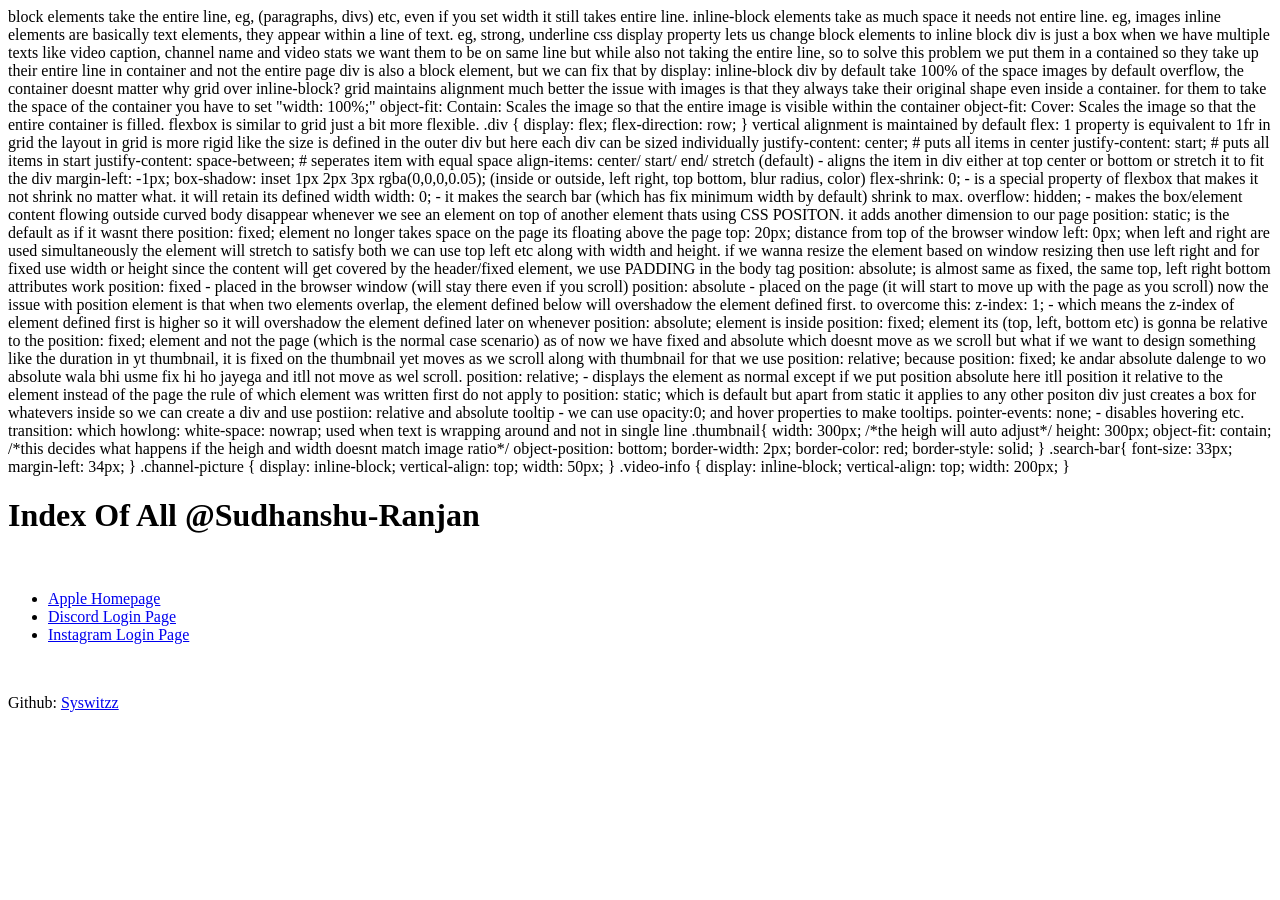
==== index.html @ 6e0c3c87 "added index page  for gihub pages" ====
<!DOCTYPE html>
<html lang="en">
<head>
    <meta charset="UTF-8">
    <meta name="viewport" content="width=device-width, initial-scale=1.0">
    <title>Index Of All</title>
</head>
<body>block elements take the entire line, eg, (paragraphs, divs) etc, even if you set width it still takes entire line.

inline-block elements take as much space it needs not entire line. eg, images 

inline elements are basically text elements, they appear within a line of text. eg, strong, underline

css display property lets us change block elements to inline block

div is just a box

when we have multiple texts like video caption, channel name and video stats we want them to be on same line
but while also not taking the entire line, so to solve this problem we put them in a contained so they take up 
their entire line in container and not the entire page

div is also a block element, but we can fix that by display: inline-block 
div by default take 100% of the space

images by default overflow, the container doesnt matter

why grid over inline-block? grid maintains alignment much better

the issue with images is that they always take their original shape even inside a container. for them to take the
space of the container you have to set "width: 100%;"

object-fit: Contain: Scales the image so that the entire image is visible within the container
object-fit: Cover: Scales the image so that the entire container is filled.


flexbox is similar to grid just a bit more flexible.
.div {
    display: flex;
    flex-direction: row;
}
vertical alignment is maintained by default
flex: 1 property is equivalent to 1fr in grid
the layout in grid is more rigid like the size is defined in the outer div but here each div can be sized individually

justify-content: center; # puts all items in center
justify-content: start; # puts all items in start
justify-content: space-between; # seperates item with equal space

align-items: center/ start/ end/ stretch (default) - aligns the item in div either at top center or bottom or stretch it to fit the div


margin-left: -1px;

box-shadow: inset 1px 2px 3px rgba(0,0,0,0.05); (inside or outside, left right, top bottom, blur radius, color)

flex-shrink: 0; - is a special property of flexbox that makes it not shrink no matter what. it will retain its defined width

width: 0; - it makes the search bar (which has fix minimum width by default) shrink to max.

overflow: hidden; - makes the box/element content flowing outside curved body disappear

whenever we see an element on top of another element thats using CSS POSITON. it adds another dimension to our page

position: static; is the default as if it wasnt there

position: fixed; element no longer takes space on the page its floating above the page

top: 20px; distance from top of the browser window
left: 0px;

when left and right are used simultaneously the element will stretch to satisfy both
we can use top left etc along with width and height. if we wanna resize the element based
on window resizing then use left right and for fixed use width or height

since the content will get covered by the header/fixed element, we use PADDING in the body tag

position: absolute; is almost same as fixed, the same top, left right bottom attributes work

position: fixed - placed in the browser window (will stay there even if you scroll)
position: absolute - placed on the page (it will start to move up with the page as you scroll)

now the issue with position element is that when two elements overlap, the element defined below
will overshadow the element defined first. to overcome this:
z-index: 1; - which means the z-index of element defined first is higher so it will overshadow the 
element defined later on

whenever position: absolute; element is inside position: fixed; element its (top, left, bottom etc) is
gonna be relative to the position: fixed; element and not the page (which is the normal case scenario)

as of now we have fixed and absolute which doesnt move as we scroll but what if we want to design something
like the duration in yt thumbnail, it is fixed on the thumbnail yet moves as we scroll along with thumbnail
for that we use position: relative; because position: fixed; ke andar absolute dalenge to wo absolute wala
bhi usme fix hi ho jayega and itll not move as wel scroll.

position: relative; - displays the element as normal except if we put position absolute here
itll position it relative to the element instead of the page

the rule of which element was written first do not apply to position: static; which is default
but apart from static it applies to any other positon

div just creates a box for whatevers inside so we can create a div and use postiion: relative and absolute

tooltip - we can use opacity:0; and hover properties to make tooltips.
pointer-events: none; - disables hovering etc.
transition: which howlong:
white-space: nowrap; used when text is wrapping around and not in single line








.thumbnail{
    width: 300px;   /*the heigh will auto adjust*/
    height: 300px;
    object-fit: contain; /*this decides what happens if the heigh and width doesnt match image ratio*/
    object-position: bottom;
    border-width: 2px;
    border-color: red;
    border-style: solid;
}

.search-bar{
  font-size: 33px;
  margin-left: 34px;
}


.channel-picture {
  display: inline-block;
  vertical-align: top;
  width: 50px;
}
.video-info {
  display: inline-block;
  vertical-align: top;
  width: 200px;
}

    <h1>Index Of All @Sudhanshu-Ranjan</h1>
    <br>
    <ul>
        <li>
            <a href="apple/index.html">Apple Homepage</a>
        </li>
        <li>
            <a href="discord/login.html">Discord Login Page</a>
        </li>
        <li>
            <a href="instagram/login.html">Instagram Login Page</a>
        </li>
    </ul>
    <br>
    <p>Github: <a href="https://github.com/syswitzz">Syswitzz</a></p>

</body>
</html>
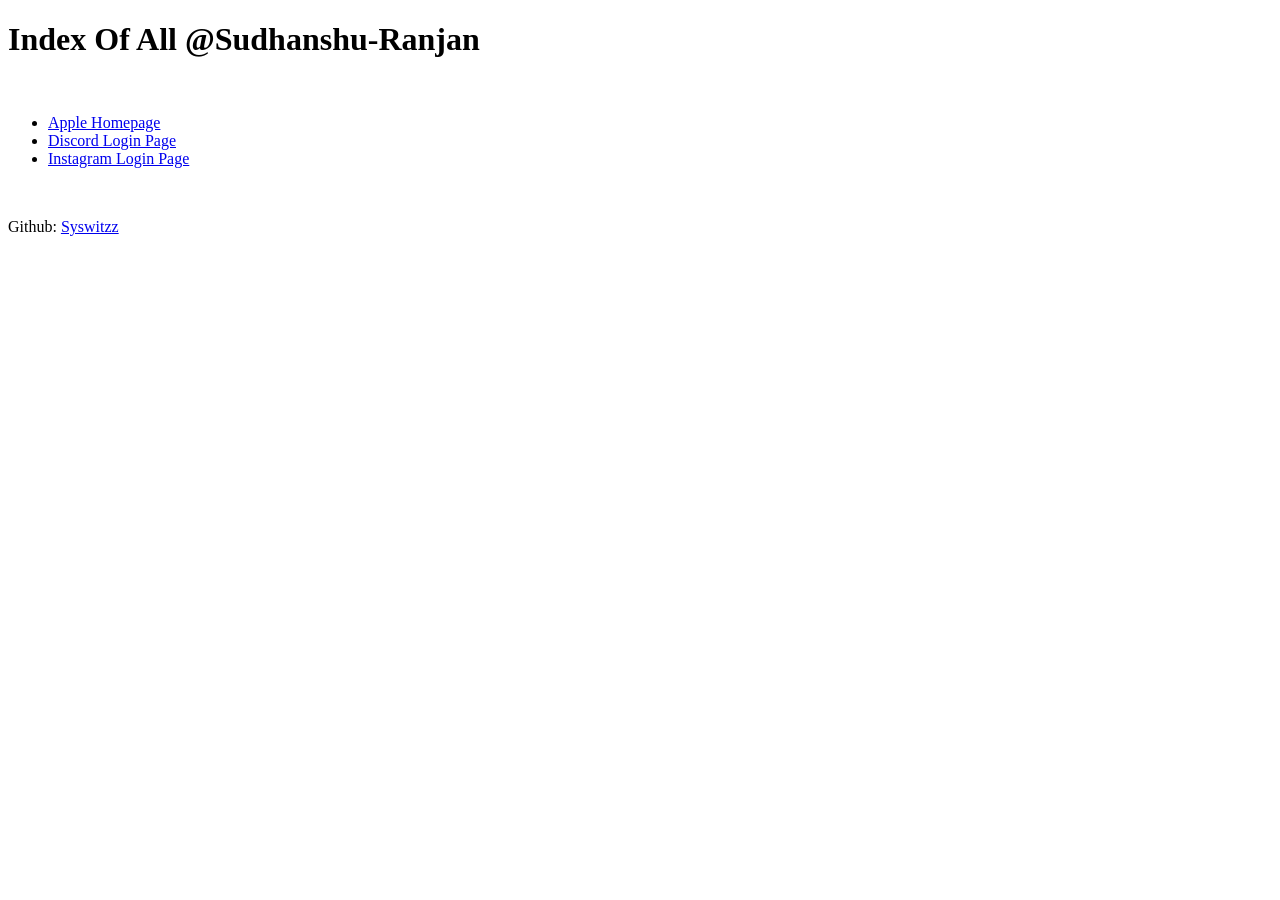
==== commit db188b24: "redoc: documentation fixes" ====
--- a/index.html
+++ b/index.html
@@ -5,140 +5,7 @@
     <meta name="viewport" content="width=device-width, initial-scale=1.0">
     <title>Index Of All</title>
 </head>
-<body>block elements take the entire line, eg, (paragraphs, divs) etc, even if you set width it still takes entire line.
-
-inline-block elements take as much space it needs not entire line. eg, images 
-
-inline elements are basically text elements, they appear within a line of text. eg, strong, underline
-
-css display property lets us change block elements to inline block
-
-div is just a box
-
-when we have multiple texts like video caption, channel name and video stats we want them to be on same line
-but while also not taking the entire line, so to solve this problem we put them in a contained so they take up 
-their entire line in container and not the entire page
-
-div is also a block element, but we can fix that by display: inline-block 
-div by default take 100% of the space
-
-images by default overflow, the container doesnt matter
-
-why grid over inline-block? grid maintains alignment much better
-
-the issue with images is that they always take their original shape even inside a container. for them to take the
-space of the container you have to set "width: 100%;"
-
-object-fit: Contain: Scales the image so that the entire image is visible within the container
-object-fit: Cover: Scales the image so that the entire container is filled.
-
-
-flexbox is similar to grid just a bit more flexible.
-.div {
-    display: flex;
-    flex-direction: row;
-}
-vertical alignment is maintained by default
-flex: 1 property is equivalent to 1fr in grid
-the layout in grid is more rigid like the size is defined in the outer div but here each div can be sized individually
-
-justify-content: center; # puts all items in center
-justify-content: start; # puts all items in start
-justify-content: space-between; # seperates item with equal space
-
-align-items: center/ start/ end/ stretch (default) - aligns the item in div either at top center or bottom or stretch it to fit the div
-
-
-margin-left: -1px;
-
-box-shadow: inset 1px 2px 3px rgba(0,0,0,0.05); (inside or outside, left right, top bottom, blur radius, color)
-
-flex-shrink: 0; - is a special property of flexbox that makes it not shrink no matter what. it will retain its defined width
-
-width: 0; - it makes the search bar (which has fix minimum width by default) shrink to max.
-
-overflow: hidden; - makes the box/element content flowing outside curved body disappear
-
-whenever we see an element on top of another element thats using CSS POSITON. it adds another dimension to our page
-
-position: static; is the default as if it wasnt there
-
-position: fixed; element no longer takes space on the page its floating above the page
-
-top: 20px; distance from top of the browser window
-left: 0px;
-
-when left and right are used simultaneously the element will stretch to satisfy both
-we can use top left etc along with width and height. if we wanna resize the element based
-on window resizing then use left right and for fixed use width or height
-
-since the content will get covered by the header/fixed element, we use PADDING in the body tag
-
-position: absolute; is almost same as fixed, the same top, left right bottom attributes work
-
-position: fixed - placed in the browser window (will stay there even if you scroll)
-position: absolute - placed on the page (it will start to move up with the page as you scroll)
-
-now the issue with position element is that when two elements overlap, the element defined below
-will overshadow the element defined first. to overcome this:
-z-index: 1; - which means the z-index of element defined first is higher so it will overshadow the 
-element defined later on
-
-whenever position: absolute; element is inside position: fixed; element its (top, left, bottom etc) is
-gonna be relative to the position: fixed; element and not the page (which is the normal case scenario)
-
-as of now we have fixed and absolute which doesnt move as we scroll but what if we want to design something
-like the duration in yt thumbnail, it is fixed on the thumbnail yet moves as we scroll along with thumbnail
-for that we use position: relative; because position: fixed; ke andar absolute dalenge to wo absolute wala
-bhi usme fix hi ho jayega and itll not move as wel scroll.
-
-position: relative; - displays the element as normal except if we put position absolute here
-itll position it relative to the element instead of the page
-
-the rule of which element was written first do not apply to position: static; which is default
-but apart from static it applies to any other positon
-
-div just creates a box for whatevers inside so we can create a div and use postiion: relative and absolute
-
-tooltip - we can use opacity:0; and hover properties to make tooltips.
-pointer-events: none; - disables hovering etc.
-transition: which howlong:
-white-space: nowrap; used when text is wrapping around and not in single line
-
-
-
-
-
-
-
-
-.thumbnail{
-    width: 300px;   /*the heigh will auto adjust*/
-    height: 300px;
-    object-fit: contain; /*this decides what happens if the heigh and width doesnt match image ratio*/
-    object-position: bottom;
-    border-width: 2px;
-    border-color: red;
-    border-style: solid;
-}
-
-.search-bar{
-  font-size: 33px;
-  margin-left: 34px;
-}
-
-
-.channel-picture {
-  display: inline-block;
-  vertical-align: top;
-  width: 50px;
-}
-.video-info {
-  display: inline-block;
-  vertical-align: top;
-  width: 200px;
-}
-
+<body>
     <h1>Index Of All @Sudhanshu-Ranjan</h1>
     <br>
     <ul>
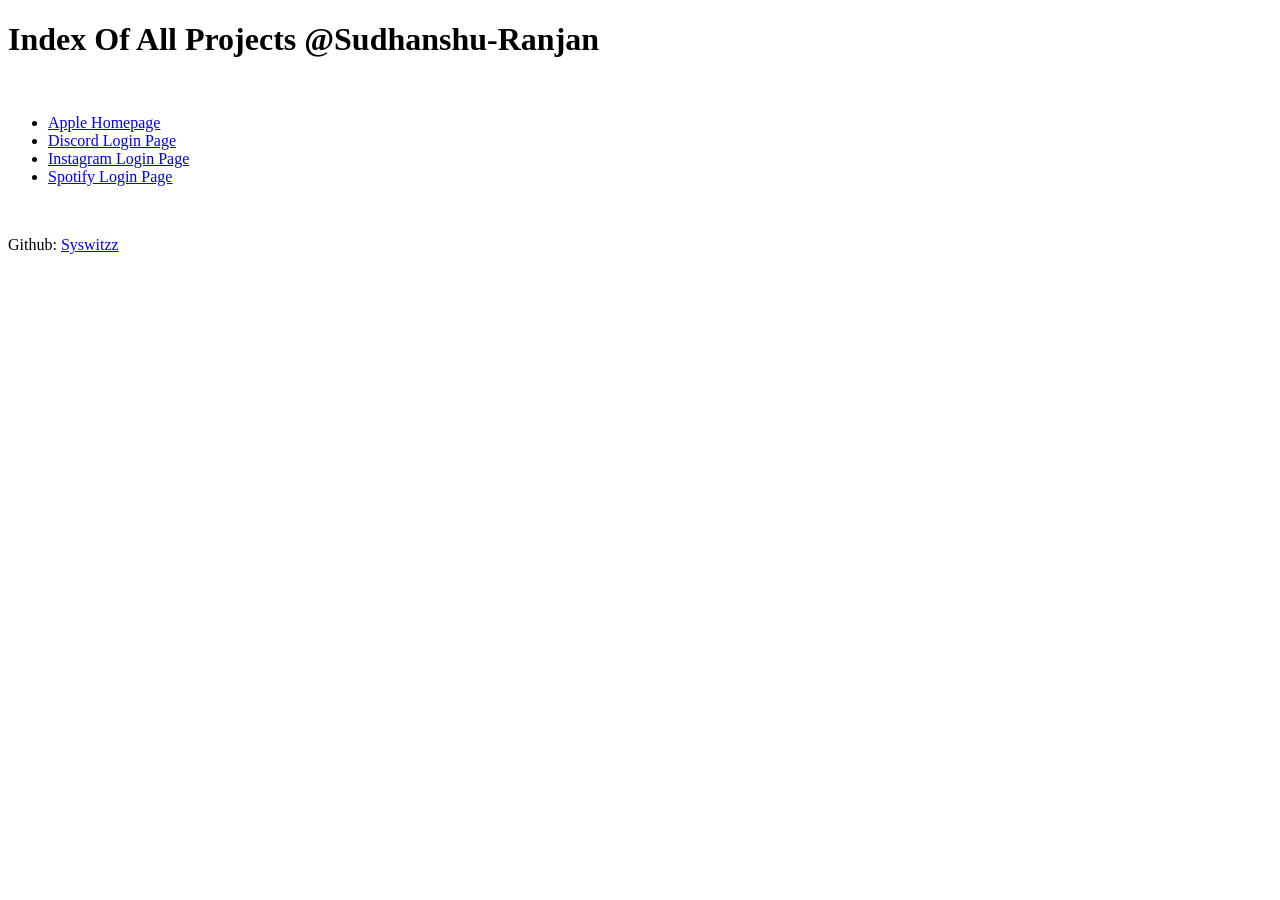
==== commit 98c2b019: "added spotify login" ====
--- a/index.html
+++ b/index.html
@@ -6,7 +6,7 @@
     <title>Index Of All</title>
 </head>
 <body>
-    <h1>Index Of All @Sudhanshu-Ranjan</h1>
+    <h1>Index Of All Projects @Sudhanshu-Ranjan</h1>
     <br>
     <ul>
         <li>
@@ -18,6 +18,9 @@
         <li>
             <a href="instagram/login.html">Instagram Login Page</a>
         </li>
+        <li>
+            <a href="spotify/login.html">Spotify Login Page</a>
+        </li>
     </ul>
     <br>
     <p>Github: <a href="https://github.com/syswitzz">Syswitzz</a></p>
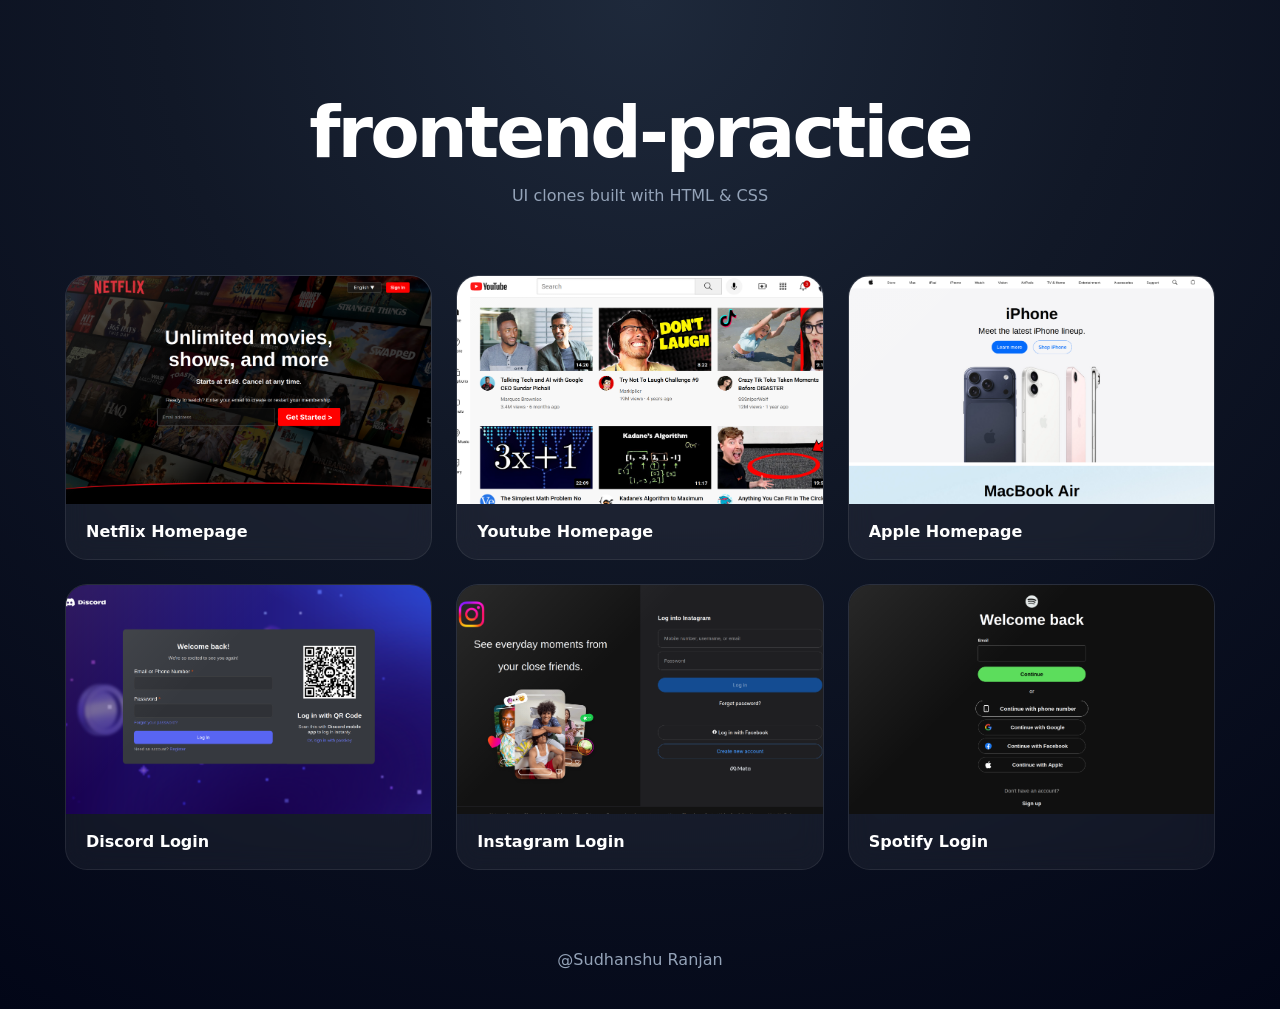
==== commit 1102f139: "added youtube ui clone and updated homepage" ====
--- a/index.html
+++ b/index.html
@@ -1,29 +1,208 @@
 <!DOCTYPE html>
 <html lang="en">
 <head>
-    <meta charset="UTF-8">
-    <meta name="viewport" content="width=device-width, initial-scale=1.0">
-    <title>Index Of All</title>
+<meta charset="UTF-8">
+<meta name="viewport" content="width=device-width, initial-scale=1.0">
+<title>frontend-practice</title>
+
+<style>
+*{
+    margin:0;
+    padding:0;
+    box-sizing:border-box;
+}
+
+:root{
+    --bg:#0f172a;
+    --card:rgba(255,255,255,0.05);
+    --border:rgba(255,255,255,0.08);
+    --text:#ffffff;
+    --muted:#94a3b8;
+}
+
+body{
+    font-family:Inter,system-ui,sans-serif;
+    color:var(--text);
+    min-height:100vh;
+
+    background:
+    radial-gradient(circle at top,
+    #1e293b 0%,
+    #111827 40%,
+    #020617 100%);
+}
+
+.container{
+    width:min(1150px,92%);
+    margin:auto;
+}
+
+header{
+    text-align:center;
+    padding:90px 0 70px;
+}
+
+header h1{
+    font-size:clamp(2.8rem,6vw,4.5rem);
+    font-weight:700;
+    letter-spacing:-3px;
+}
+
+header p{
+    color:var(--muted);
+    margin-top:12px;
+    font-size:1rem;
+}
+
+.grid{
+    display:grid;
+    grid-template-columns:
+    repeat(auto-fit,minmax(320px,1fr));
+
+    gap:24px;
+
+    padding-bottom:80px;
+}
+
+.card{
+    text-decoration:none;
+    color:inherit;
+
+    overflow:hidden;
+    border-radius:22px;
+
+    background:var(--card);
+
+    backdrop-filter:blur(12px);
+    -webkit-backdrop-filter:blur(12px);
+
+    border:1px solid var(--border);
+
+    position:relative;
+
+    transition:
+    transform .25s ease,
+    border-color .25s ease;
+}
+
+.card::before{
+    content:"";
+    position:absolute;
+    inset:0;
+
+    background:
+    linear-gradient(
+        135deg,
+        rgba(255,255,255,.10),
+        transparent 35%
+    );
+
+    pointer-events:none;
+}
+
+.card:hover{
+    transform:translateY(-6px);
+    border-color:rgba(255,255,255,.18);
+}
+
+.card img{
+    width:100%;
+    aspect-ratio:16/10;
+    object-fit:cover;
+    display:block;
+
+    transition:transform .4s ease;
+}
+
+.card:hover img{
+    transform:scale(1.03);
+}
+
+.card-content{
+    padding:18px 20px;
+}
+
+.card-content h2{
+    font-size:1rem;
+    font-weight:600;
+}
+
+footer{
+    text-align:center;
+    padding-bottom:40px;
+}
+
+footer a{
+    color:var(--muted);
+    text-decoration:none;
+    transition:.2s;
+}
+
+footer a:hover{
+    color:white;
+}
+</style>
 </head>
 <body>
-    <h1>Index Of All Projects @Sudhanshu-Ranjan</h1>
-    <br>
-    <ul>
-        <li>
-            <a href="apple/index.html">Apple Homepage</a>
-        </li>
-        <li>
-            <a href="discord/login.html">Discord Login Page</a>
-        </li>
-        <li>
-            <a href="instagram/login.html">Instagram Login Page</a>
-        </li>
-        <li>
-            <a href="spotify/login.html">Spotify Login Page</a>
-        </li>
-    </ul>
-    <br>
-    <p>Github: <a href="https://github.com/syswitzz">Syswitzz</a></p>
+
+<div class="container">
+
+    <header>
+        <h1>frontend-practice</h1>
+        <p>UI clones built with HTML & CSS</p>
+    </header>
+
+    <section class="grid">
+
+        <a href="netflix/index.html" class="card">
+            <img src="images/netflix.png" alt="Netflix Homepage">
+            <div class="card-content">
+                <h2>Netflix Homepage</h2>
+            </div>
+        </a>
+
+        <a href="youtube/" class="card">
+            <img src="images/youtube.png" alt="Youtube Homepage">
+            <div class="card-content">
+                <h2>Youtube Homepage</h2>
+            </div>
+        </a>
+        <a href="apple/index.html" class="card">
+            <img src="images/apple.png" alt="Apple Homepage">
+            <div class="card-content">
+                <h2>Apple Homepage</h2>
+            </div>
+        </a>
+        <a href="discord/login.html" class="card">
+            <img src="images/discord-login.png" alt="Discord Login">
+            <div class="card-content">
+                <h2>Discord Login</h2>
+            </div>
+        </a>
+
+        <a href="instagram/login.html" class="card">
+            <img src="images/instagram-login.png" alt="Instagram Login">
+            <div class="card-content">
+                <h2>Instagram Login</h2>
+            </div>
+        </a>
+
+        <a href="spotify/login.html" class="card">
+            <img src="images/spotify-login.png" alt="Spotify Login">
+            <div class="card-content">
+                <h2>Spotify Login</h2>
+            </div>
+        </a>
+
+    </section>
+
+    <footer>
+        <a href="https://github.com/syswitzz" target="_blank">
+            @Sudhanshu Ranjan
+        </a>
+    </footer>
+
+</div>
 
 </body>
-</html>+</html>
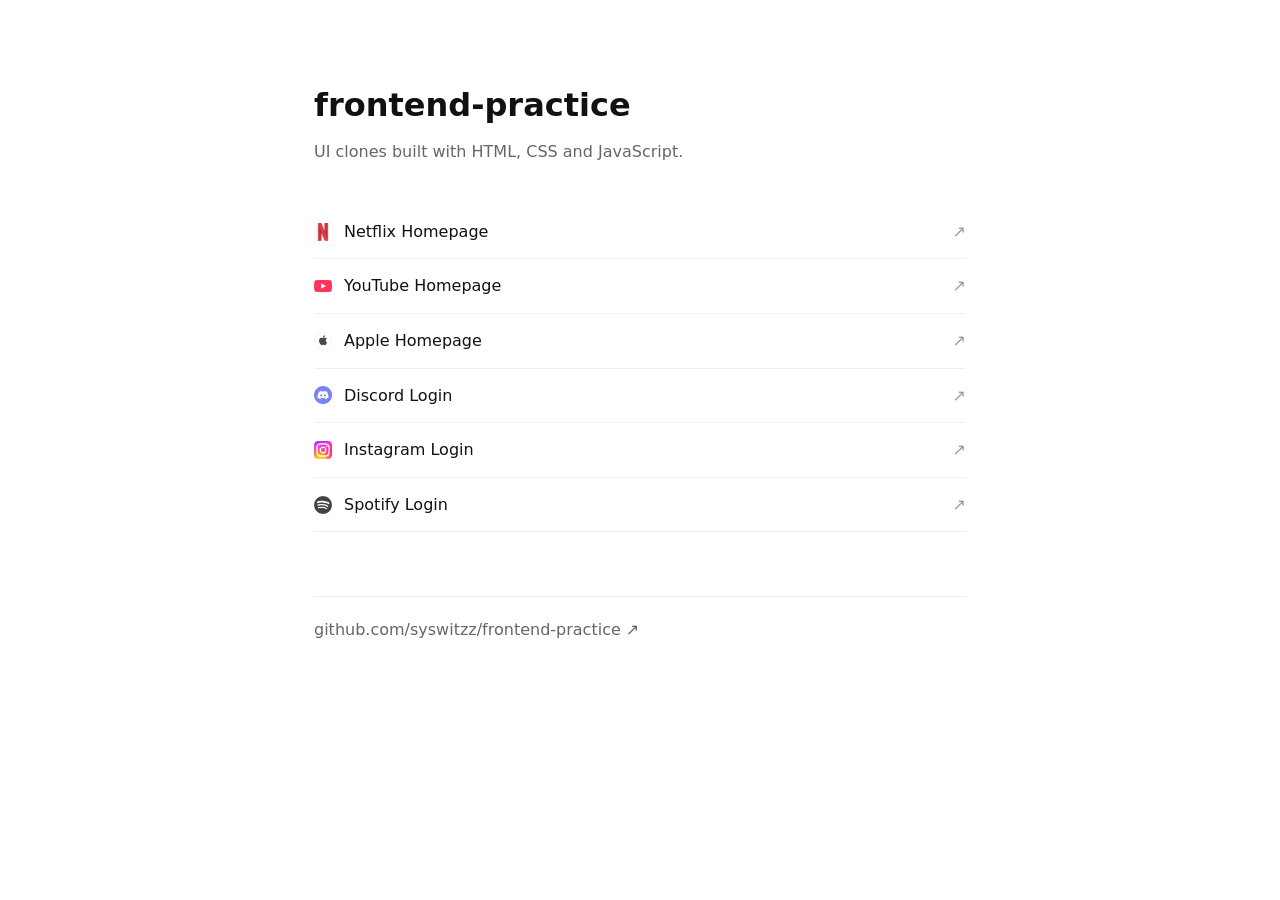
==== commit 6a005772: "feat: index page UI improvements" ====
--- a/index.html
+++ b/index.html
@@ -12,197 +12,163 @@
     box-sizing:border-box;
 }
 
-:root{
-    --bg:#0f172a;
-    --card:rgba(255,255,255,0.05);
-    --border:rgba(255,255,255,0.08);
-    --text:#ffffff;
-    --muted:#94a3b8;
+body{
+    font-family:Inter,system-ui,sans-serif;
+    max-width:700px;
+    margin:0 auto;
+    padding:80px 24px;
+    line-height:1.6;
+    color:#111;
 }
 
-body{
-    font-family:Inter,system-ui,sans-serif;
-    color:var(--text);
-    min-height:100vh;
-
-    background:
-    radial-gradient(circle at top,
-    #1e293b 0%,
-    #111827 40%,
-    #020617 100%);
+h1{
+    font-size:2rem;
+    margin-bottom:8px;
 }
 
-.container{
-    width:min(1150px,92%);
-    margin:auto;
+p{
+    color:#666;
+    margin-bottom:40px;
 }
 
-header{
-    text-align:center;
-    padding:90px 0 70px;
+ul{
+    list-style:none;
 }
 
-header h1{
-    font-size:clamp(2.8rem,6vw,4.5rem);
-    font-weight:700;
-    letter-spacing:-3px;
+li{
+    border-bottom:1px solid #eee;
 }
 
-header p{
-    color:var(--muted);
-    margin-top:12px;
-    font-size:1rem;
+li a{
+    display:flex;
+    justify-content:space-between;
+    align-items:center;
+    padding:14px 0;
+    text-decoration:none;
+    color:#111;
+    transition:.2s ease;
 }
 
-.grid{
-    display:grid;
-    grid-template-columns:
-    repeat(auto-fit,minmax(320px,1fr));
-
-    gap:24px;
-
-    padding-bottom:80px;
+li a::after{
+    content:"↗";
+    color:#999;
+    transition:.2s ease;
 }
 
-.card{
-    text-decoration:none;
-    color:inherit;
-
-    overflow:hidden;
-    border-radius:22px;
-
-    background:var(--card);
-
-    backdrop-filter:blur(12px);
-    -webkit-backdrop-filter:blur(12px);
-
-    border:1px solid var(--border);
-
-    position:relative;
-
-    transition:
-    transform .25s ease,
-    border-color .25s ease;
+li a:hover{
+    padding-left:6px;
 }
 
-.card::before{
-    content:"";
-    position:absolute;
-    inset:0;
-
-    background:
-    linear-gradient(
-        135deg,
-        rgba(255,255,255,.10),
-        transparent 35%
-    );
-
-    pointer-events:none;
+li a:hover::after{
+    color:#000;
+    transform:translateX(3px);
 }
 
-.card:hover{
-    transform:translateY(-6px);
-    border-color:rgba(255,255,255,.18);
+.project{
+    display:flex;
+    align-items:center;
+    gap:12px;
 }
 
-.card img{
-    width:100%;
-    aspect-ratio:16/10;
-    object-fit:cover;
-    display:block;
-
-    transition:transform .4s ease;
+.project img{
+    width:18px;
+    height:18px;
+    object-fit:contain;
+    opacity:.8;
+    transition:.2s;
 }
 
-.card:hover img{
-    transform:scale(1.03);
-}
-
-.card-content{
-    padding:18px 20px;
-}
-
-.card-content h2{
-    font-size:1rem;
-    font-weight:600;
+li a:hover .project img{
+    opacity:1;
 }
 
 footer{
-    text-align:center;
-    padding-bottom:40px;
+    margin-top:64px;
+    padding-top:20px;
+    border-top:1px solid #eee;
 }
 
 footer a{
-    color:var(--muted);
+    color:#666;
     text-decoration:none;
     transition:.2s;
 }
 
 footer a:hover{
-    color:white;
+    color:#111;
 }
 </style>
 </head>
 <body>
 
-<div class="container">
+<h1>frontend-practice</h1>
+<p>UI clones built with HTML, CSS and JavaScript.</p>
 
-    <header>
-        <h1>frontend-practice</h1>
-        <p>UI clones built with HTML & CSS</p>
-    </header>
+<ul>
 
-    <section class="grid">
+    <li>
+        <a href="netflix/index.html" target="_blank" rel="noopener noreferrer">
+            <span class="project">
+                <img src="netflix/images/favicon.ico" alt="">
+                Netflix Homepage
+            </span>
+        </a>
+    </li>
 
-        <a href="netflix/index.html" class="card">
-            <img src="images/netflix.png" alt="Netflix Homepage">
-            <div class="card-content">
-                <h2>Netflix Homepage</h2>
-            </div>
+    <li>
+        <a href="youtube/index.html" target="_blank" rel="noopener noreferrer">
+            <span class="project">
+                <img src="youtube/icons/favicon.png" alt="">
+                YouTube Homepage
+            </span>
         </a>
+    </li>
 
-        <a href="youtube/" class="card">
-            <img src="images/youtube.png" alt="Youtube Homepage">
-            <div class="card-content">
-                <h2>Youtube Homepage</h2>
-            </div>
+    <li>
+        <a href="apple/index.html" target="_blank" rel="noopener noreferrer">
+            <span class="project">
+                <img src="apple/images/favicon.ico">
+                Apple Homepage
+            </span>
         </a>
-        <a href="apple/index.html" class="card">
-            <img src="images/apple.png" alt="Apple Homepage">
-            <div class="card-content">
-                <h2>Apple Homepage</h2>
-            </div>
+    </li>
+
+    <li>
+        <a href="discord/login.html" target="_blank" rel="noopener noreferrer">
+            <span class="project">
+                <img src="discord/images/favicon.ico" alt="">
+                Discord Login
+            </span>
         </a>
-        <a href="discord/login.html" class="card">
-            <img src="images/discord-login.png" alt="Discord Login">
-            <div class="card-content">
-                <h2>Discord Login</h2>
-            </div>
+    </li>
+
+    <li>
+        <a href="instagram/login.html" target="_blank" rel="noopener noreferrer">
+            <span class="project">
+                <img src="instagram/images/favicon.ico" alt="">
+                Instagram Login
+            </span>
         </a>
+    </li>
 
-        <a href="instagram/login.html" class="card">
-            <img src="images/instagram-login.png" alt="Instagram Login">
-            <div class="card-content">
-                <h2>Instagram Login</h2>
-            </div>
+    <li>
+        <a href="spotify/login.html" target="_blank" rel="noopener noreferrer">
+            <span class="project">
+                <img src="spotify/favicon.png" alt="">
+                Spotify Login
+            </span>
         </a>
+    </li>
 
-        <a href="spotify/login.html" class="card">
-            <img src="images/spotify-login.png" alt="Spotify Login">
-            <div class="card-content">
-                <h2>Spotify Login</h2>
-            </div>
-        </a>
+</ul>
 
-    </section>
-
-    <footer>
-        <a href="https://github.com/syswitzz" target="_blank">
-            @Sudhanshu Ranjan
-        </a>
-    </footer>
-
-</div>
+<footer>
+    <a href="https://github.com/syswitzz/frontend-practice"
+       target="_blank"
+       rel="noopener noreferrer">
+        github.com/syswitzz/frontend-practice ↗
+    </a>
+</footer>
 
 </body>
-</html>
+</html>
